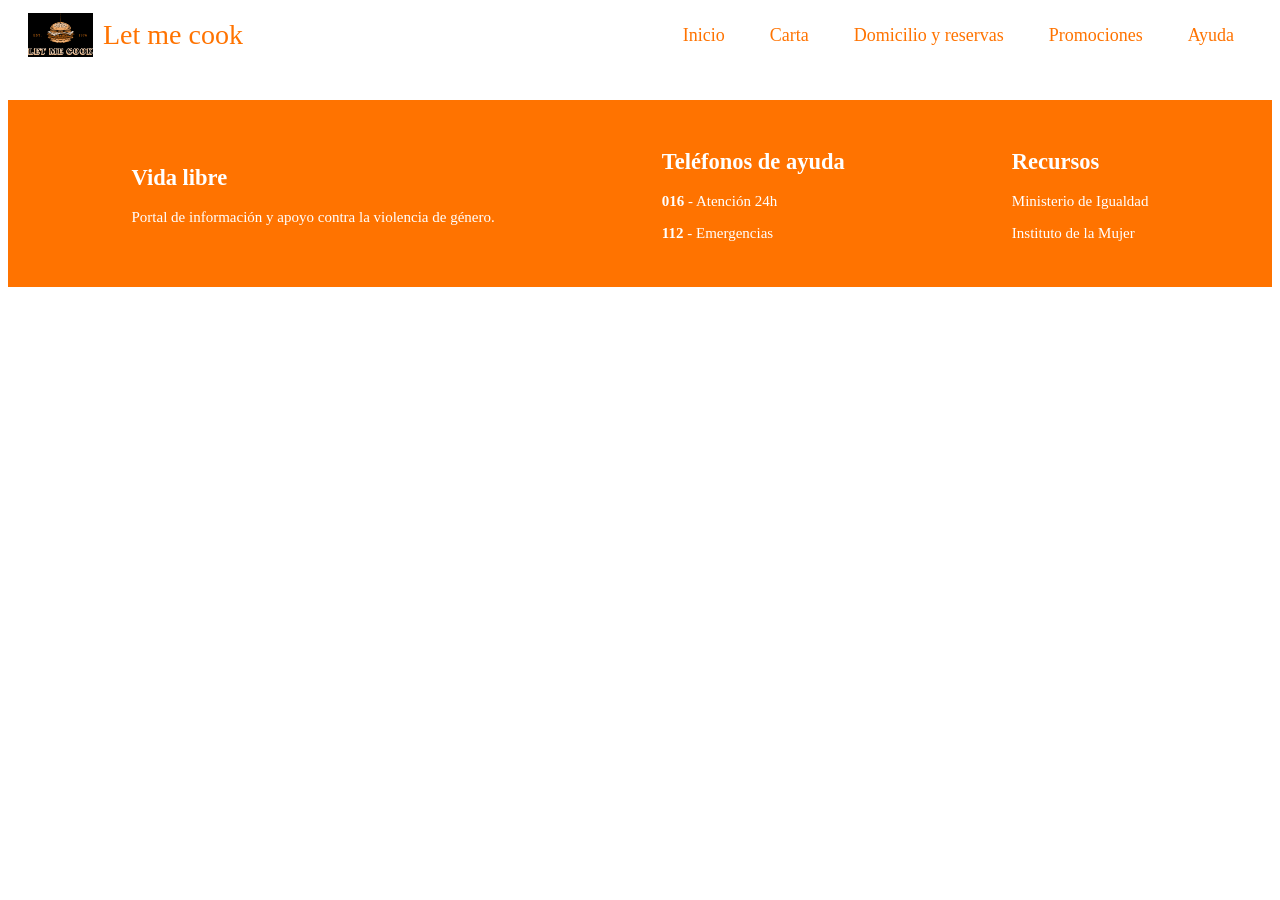
==== index.html @ da7af5d4 "Primer commit" ====
<!DOCTYPE html>
<html lang="en">
<head>
    <meta charset="UTF-8">
    <meta name="viewport" content="width=device-width, initial-scale=1.0">
    <title>Let me cook</title>
    <link rel="stylesheet" href="style.css">
    <link rel="icon" href="./images/letmecook.ico" type="image/x-icon">
</head>
<body>
    <header id="cabecera">
        <div id="letmecook">
            <img src="./images/letmecook.ico" alt="logo" width="65">
            <a href="index.html"><span class="naranja">Let me cook</span></a>
        </div>
        <div class="hamburguesa" onclick="toggleMenu()">☰</div>
        <nav id="menu">
            <div><a href="index.html" class="naranja">Inicio</a></div>
            <div><a href="carta.html" class="naranja">Carta</a></div>
            <div><a href="pedir.html" class="naranja">Domicilio y reservas</a></div>
            <div><a href="promociones.html" class="naranja">Promociones</a></div>
            <div><a href="ayuda.html" class="naranja">Ayuda</a></div>
        </nav>
    </header>

    <footer id="piepagina">
        <div>
            <h2>Vida libre</h2>
            <p>Portal de información y apoyo contra la violencia de género.</p>
        </div>
        <div>
            <h2>Teléfonos de ayuda</h2>
            <p><strong>016</strong> - Atención 24h</p>
            <p><strong>112</strong> - Emergencias</p>
        </div>
        <div>
            <h2>Recursos</h2>
            <p>Ministerio de Igualdad</p>
            <p>Instituto de la Mujer</p>
        </div>
    </footer>
    <script>
        function toggleMenu() {
            const menu = document.querySelector('#menu');
            menu.style.display = menu.style.display === "flex" ? "none" : "flex";
        }
    </script>
</body>
</html>
---- style.css ----
#cabecera{
    width: 95%;
    height: 70px;
    display: flex;
    align-items: center;
    justify-content: space-around;
    padding: 0 20px;
    z-index: 1000;
    top: 0;
    background: white;
    position: fixed;
}
#letmecook{
    display: flex;
    align-items: center;
    justify-content: left;
    font-size: 22px;
    margin-right: auto;
}
#letmecook a{
    text-decoration: none;
    text-align: center;
}

#letmecook a span{
    font-size: 28px;
}

#menu{
    display: flex;
    align-items: center;
    gap: 25px;
}

#menu a{
    text-decoration: none;
    font-size: 18px;
}

.naranja{
    background-color: transparent;
    color: #ff7300;
    border-radius: 10px;
    padding: 3px 10px;
    font-size: 18px;
    text-align: center;
}
.naranja:hover{
    background-color: #ffe1c8;
    cursor: pointer;
}
.naranja:active{
    background-color: #fcb478;
    cursor: pointer;
}
.hamburguesa{
    display: none;
    font-size: 30px;
    cursor: pointer;
}

@media (max-width: 600px) {
    #menu {
        display: none;
        position: absolute;
        top: 70px;
        right: 0;
        background: white;
        width: 200px;
        flex-direction: column;
        padding: 20px;
        box-shadow: 0 20px 35px rgba(132, 0, 255, 0.1), 0 5px 15px rgba(174, 0, 255, 0.1);
    }
    .hamburguesa{
        display: block;
        color: #ff7300;
        margin-left: auto;
    }
    #menu a{
        padding: 10px 0;
    }
}

#piepagina{
    display: flex;
    flex-wrap: wrap;
    align-items: center;
    justify-content: space-around;
    background-color: #ff7300;
    color: white;
    font-size: 15px;
    margin-top: 100px;
    padding: 30px 40px;
    bottom: 0;
}
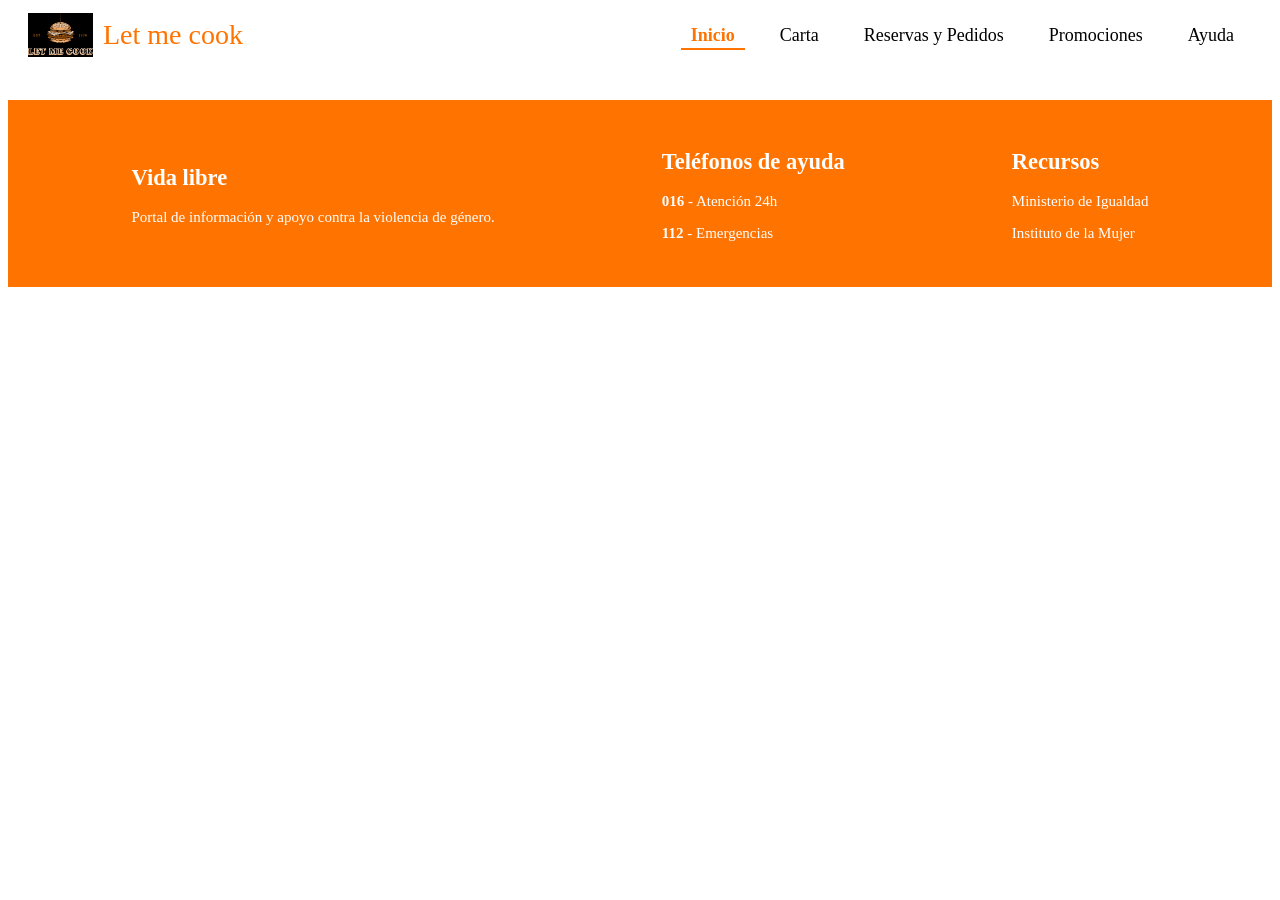
==== commit 2a63cfa5: "HTML y CSS de las paginas reservas y pedidos y ayuda." ====
--- a/index.html
+++ b/index.html
@@ -15,9 +15,9 @@
         </div>
         <div class="hamburguesa" onclick="toggleMenu()">☰</div>
         <nav id="menu">
-            <div><a href="index.html" class="naranja">Inicio</a></div>
+            <div><a href="index.html" class="naranja actual">Inicio</a></div>
             <div><a href="carta.html" class="naranja">Carta</a></div>
-            <div><a href="pedir.html" class="naranja">Domicilio y reservas</a></div>
+            <div><a href="pedir.html" class="naranja">Reservas y Pedidos</a></div>
             <div><a href="promociones.html" class="naranja">Promociones</a></div>
             <div><a href="ayuda.html" class="naranja">Ayuda</a></div>
         </nav>
--- a/style.css
+++ b/style.css
@@ -1,3 +1,5 @@
+/* cabecera */
+
 #cabecera{
     width: 95%;
     height: 70px;
@@ -24,6 +26,7 @@
 
 #letmecook a span{
     font-size: 28px;
+    color: #ff7300;
 }
 
 #menu{
@@ -39,14 +42,14 @@
 
 .naranja{
     background-color: transparent;
-    color: #ff7300;
-    border-radius: 10px;
+    color: #000000;
     padding: 3px 10px;
     font-size: 18px;
     text-align: center;
 }
 .naranja:hover{
     background-color: #ffe1c8;
+    color: #ff7300;
     cursor: pointer;
 }
 .naranja:active{
@@ -81,6 +84,122 @@
     }
 }
 
+/* sección debajo de la cabecera */
+#debajocabecera{
+    background-color: #ff7300;
+    color: white;
+    margin-top: 70px;
+    height: 150px;
+    align-content: center;
+    justify-items: center;
+}
+#debajocabecera div{
+    display: flex;
+    flex-direction: column;
+    align-items: center;
+    justify-content: center;
+    height: 100%;
+}
+#debajocabecera div h3{
+    font-weight: normal;
+}
+
+/*PAGINA DE RESERVAS Y PEDIDOS*/
+/* sección de reservas y pedidos */
+#pedidosreserva{
+    display: flex;
+    flex-wrap: wrap;
+    justify-content: center;
+    height: 40px;
+    border-bottom: #e8e8e8 1px solid;
+}
+#pedidosreserva div{
+    display: flex;
+    gap: 20px;
+    flex-wrap: wrap;
+    align-items: left;
+    height: 100%;
+}
+#pedidosreserva div a{
+    text-decoration: none;
+    color: #ff7300;
+    font-size: 18px;
+    padding: 5px 10px;
+}
+
+.actual{
+    border-bottom: #ff7300 2px solid;
+    color: #ff7300;
+    font-weight: bold;
+}
+
+/*FORMULARIO DE RESERVA Y PEDIDOS*/
+#formulario{
+    display: flex;
+    flex-wrap: wrap;
+    justify-content: center;
+    padding: 50px 20px;
+}
+
+#formulario div{
+    border: #e8e8e8 1px solid;
+    border-radius: 10px;
+    padding: 30px 40px;
+    max-width: 700px;
+    width: 100%;
+}
+#formulario div input, select, textarea{
+    width: 100%;
+    padding: 10px;
+    margin: 10px 0;
+    border: #e8e8e8 1px solid;
+    border-radius: 5px;
+}
+
+#formulario div input[type="submit"],[type="button"]{
+    background-color: #fea963;
+    color: white;
+    border: none;
+    cursor: pointer;
+    font-size: 18px;
+}
+#formulario div input[type="submit"]:hover,[type="button"]:hover{
+    background-color: #ff7300;
+}
+#formulario div input[type="submit"]:active,[type="button"]:active{
+    box-shadow: #000000 0px 0px 3px;
+}
+
+#formulario div span{
+    color: #ff7300;
+}
+
+/* PAGINA DE AYUDA */
+/*seccion de info*/
+
+#info{
+    display: flex;
+    flex-wrap: wrap;
+    justify-content: center;
+    padding: 20px 10px;
+}
+#info div{
+    box-shadow: #cfcece 0px 0px 5px;
+    border-radius: 10px;
+    padding: 30px 40px;
+    max-width: 200px;
+    width: 100%;
+    margin: 10px;
+    justify-items: center;
+}
+
+#info div h3{
+    font-weight: bold;
+    margin-bottom: 20px;
+}
+
+
+/* pie de página */
 #piepagina{
     display: flex;
     flex-wrap: wrap;
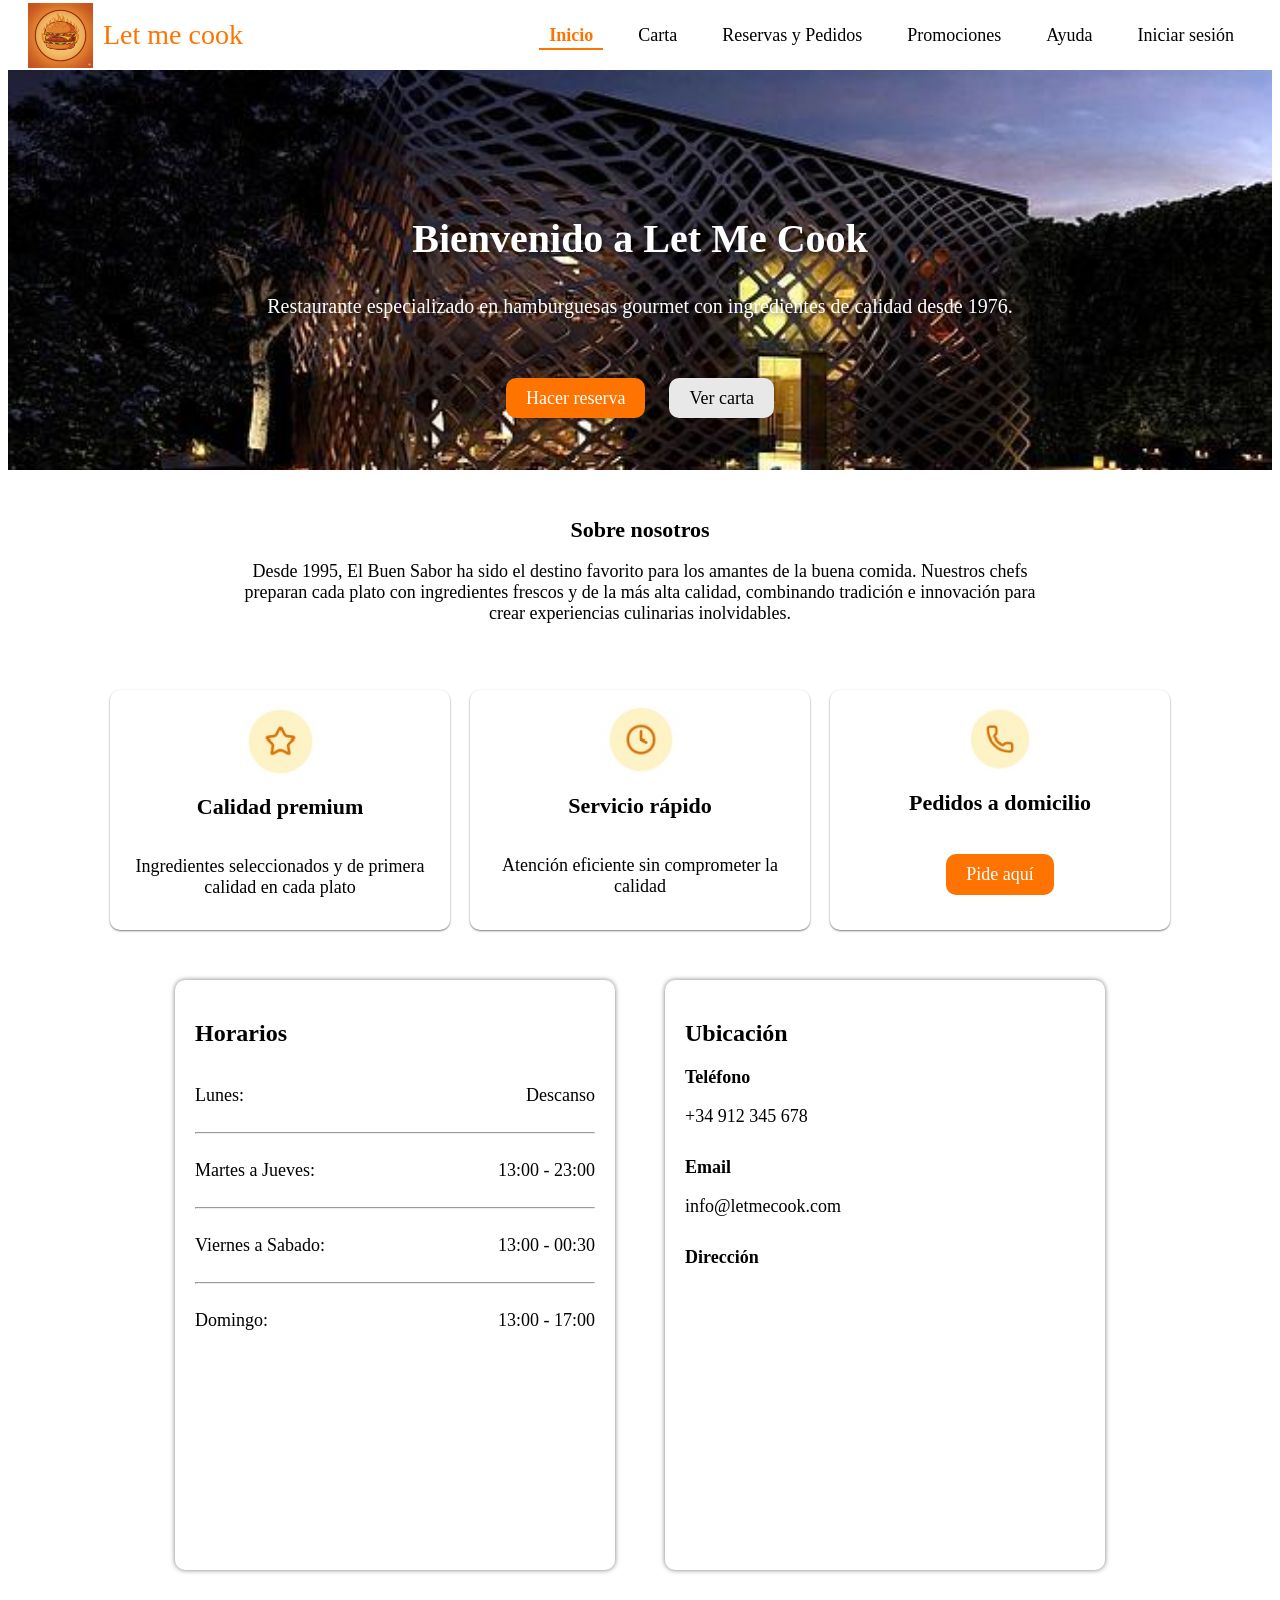
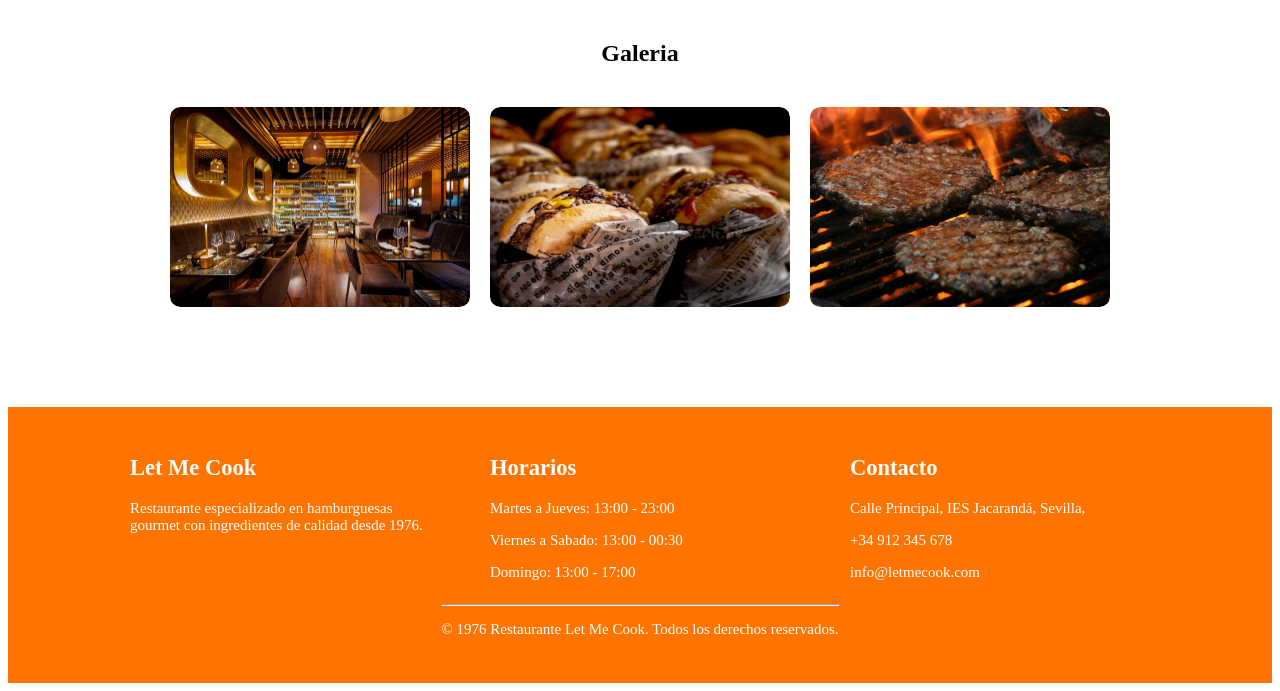
==== commit 4848ef17: "Creacion del archivo javascript, inicio de sesion, pagina de promociones e incio." ====
--- a/index.html
+++ b/index.html
@@ -5,12 +5,12 @@
     <meta name="viewport" content="width=device-width, initial-scale=1.0">
     <title>Let me cook</title>
     <link rel="stylesheet" href="style.css">
-    <link rel="icon" href="./images/letmecook.ico" type="image/x-icon">
+    <link rel="icon" href="./images/logo.png" type="image/x-icon">
 </head>
 <body>
     <header id="cabecera">
         <div id="letmecook">
-            <img src="./images/letmecook.ico" alt="logo" width="65">
+            <img src="./images/logo.png" alt="logo" width="65">
             <a href="index.html"><span class="naranja">Let me cook</span></a>
         </div>
         <div class="hamburguesa" onclick="toggleMenu()">☰</div>
@@ -20,30 +20,140 @@
             <div><a href="pedir.html" class="naranja">Reservas y Pedidos</a></div>
             <div><a href="promociones.html" class="naranja">Promociones</a></div>
             <div><a href="ayuda.html" class="naranja">Ayuda</a></div>
+            <div><a href="login.html" class="naranja">Iniciar sesión</a></div>
         </nav>
     </header>
+    <main>
+
+  <!-- Imagen del restaurante -->
+  <section id="foto_fondo">
+        <div>
+            <h1>Bienvenido a Let Me Cook</h1>
+            <p>Restaurante especializado en hamburguesas gourmet con ingredientes de calidad desde 1976.</p>
+        </div>
+        
+        <div>
+            <a href="reservar.html" class="bienvenida_naranja">Hacer reserva</a>
+            <a href="carta.html" class="bienvenida">Ver carta</a>
+        </div>
+    </section>
+
+    <!-- Sobre nosotros -->
+    <section id="sobre_nosotros">
+        <div>
+            <p><span>Sobre nosotros</span></p>
+            <p>Desde 1995, El Buen Sabor ha sido el destino favorito para los amantes de la buena comida. 
+            Nuestros chefs preparan cada plato con ingredientes frescos y de la más alta calidad, 
+            combinando tradición e innovación para crear experiencias culinarias inolvidables.</p>
+        </div>
+    </section>
+        
+    <section id="calidad_servicio">
+        <div>
+            <img src="images/estrella.jpg" alt="estrella">
+            <p><span>Calidad premium</span></p>
+            <p>Ingredientes seleccionados y de primera calidad en cada plato</p>
+        </div>
+        <div>
+            <img src="images/reloj.jpg" alt="reloj">
+            <p><span>Servicio rápido</span></p>
+            <p>Atención eficiente sin comprometer la calidad</p>
+        </div>
+        <div>
+            <img src="images/telefono.jpg" alt="domicilio">
+            <p><span>Pedidos a domicilio</span></p>
+            <a href="pedir.html">Pide aquí</a>
+        </div>
+    </section>
+
+    <!-- Información básica -->
+    <section id="ubicacion">
+        <div id="horarios">
+            <h2>Horarios</h2>
+            <div class="horarios">
+                <p>Lunes:</p>
+                <span>Descanso</span>
+            </div>
+            <hr>
+            <div class="horarios">
+                <p>Martes a Jueves:</p>
+                <span>13:00 - 23:00</span>
+            </div>
+            <hr>
+            <div class="horarios">
+                <p>Viernes a Sabado:</p>
+                <span>13:00 - 00:30</span>
+            </div>
+            <hr>
+            <div class="horarios">
+                <p>Domingo:</p>
+                <span>13:00 - 17:00</span>
+            </div>
+        </div>
+
+        <div id="mapa">
+    <!-- Ubicación -->
+        <h2>Ubicación</h2>
+            <span>Teléfono</span>
+            <p>+34 912 345 678</p>
+
+            <span>Email</span>
+            <p>info@letmecook.com</p>
+
+            <span>Dirección</span>
+            <iframe src="https://www.google.com/maps/embed?pb=!1m18!1m12!1m3!1d3785.
+            421010003046!2d-5.87502492367752!3d37.544643225382416!2m3!1f0!2f0!3f0!3m2
+            !1i1024!2i768!4f13.1!3m3!1m2!1s0xd125ce603bed70f%3A0xcd0e9d8b39d715f0!2s
+            Instituto%20de%20Educaci%C3%B3n%20Secundaria%20Jacarand%C3%A1!5e1!3m2!1ses
+            !2ses!4v1770924403149!5m2!1ses!2ses" style="border:0;" 
+            allowfullscreen="" loading="lazy" referrerpolicy="no-referrer-when-downgrade"></iframe>
+        </div>
+    </section>
+    <section id="galeria">
+        <div>
+            <h1>Galeria</h1>
+        </div>
+        <div class="galeria">
+            <div>
+                <img src="images/interior.jpg" alt="">
+            </div>
+            <div>
+                <img src="images/hamburguesas.jpg" alt="">
+            </div>
+            <div>
+                <img src="images/parrilla.jpg" alt="">
+            </div>
+        </div>
+        
+    </section>
+
+    </main>
+
 
     <footer id="piepagina">
-        <div>
-            <h2>Vida libre</h2>
-            <p>Portal de información y apoyo contra la violencia de género.</p>
+        <div class="piepagina">
+            <div>
+                <h2>Let Me Cook</h2>
+                <p>Restaurante especializado en hamburguesas gourmet con ingredientes de calidad desde 1976.</p>
+            </div>
+            <div>
+                <h2>Horarios</h2>
+                <p>Martes a Jueves: 13:00 - 23:00</p>
+                <p>Viernes a Sabado: 13:00 - 00:30</p>
+                <p>Domingo: 13:00 - 17:00</p>
+            </div>
+            <div>
+                <h2>Contacto</h2>
+                <p>Calle Principal, IES Jacarandá, Sevilla,</p>
+                <p>+34 912 345 678</p>
+                <p>info@letmecook.com</p>
+            </div>
         </div>
         <div>
-            <h2>Teléfonos de ayuda</h2>
-            <p><strong>016</strong> - Atención 24h</p>
-            <p><strong>112</strong> - Emergencias</p>
-        </div>
-        <div>
-            <h2>Recursos</h2>
-            <p>Ministerio de Igualdad</p>
-            <p>Instituto de la Mujer</p>
+            <hr>
+            <p>© 1976 Restaurante Let Me Cook. Todos los derechos reservados.</p>
         </div>
     </footer>
-    <script>
-        function toggleMenu() {
-            const menu = document.querySelector('#menu');
-            menu.style.display = menu.style.display === "flex" ? "none" : "flex";
-        }
-    </script>
+    <script src="scripts.js"></script>
 </body>
 </html>
--- a/style.css
+++ b/style.css
@@ -62,7 +62,7 @@
     cursor: pointer;
 }
 
-@media (max-width: 600px) {
+@media (max-width: 750px) {
     #menu {
         display: none;
         position: absolute;
@@ -78,9 +78,14 @@
         display: block;
         color: #ff7300;
         margin-left: auto;
+        margin-right: 30px;
     }
     #menu a{
         padding: 10px 0;
+    }
+    #contenedor{
+        margin-top: 100px;
+        margin-inline: 20px;
     }
 }
 
@@ -104,6 +109,377 @@
     font-weight: normal;
 }
 
+/*PAGINA DE INICIO */
+/* sección de bienvenida */
+#foto_fondo{
+    display: flex;
+    flex-direction: column;
+    flex-wrap: wrap;
+    background-image: url(images/exterior.jpg);
+    background-size: cover; 
+    background-position: center;
+    color: white;
+    margin-top: 70px;
+    height: 400px;
+    align-items: center;
+    justify-content: center;
+}
+#foto_fondo div{
+    align-content: center;
+    justify-items: center;
+    margin-top: 50px;
+    text-align: center;
+}
+#foto_fondo div h1{
+    font-size: 40px;
+    font-weight: bold;
+    text-shadow: 2px 2px 4px rgba(0, 0, 0, 0.5);
+}
+
+#foto_fondo div p{
+    font-size: 20px;
+    text-shadow: 2px 2px 4px rgba(0, 0, 0, 0.5);
+
+}
+
+#foto_fondo div a{
+    padding: 10px 20px;
+    font-size: 18px;
+    text-decoration: none;
+    border-radius: 10px;
+    margin: 10px;
+}
+
+.bienvenida_naranja{
+    background-color: #ff7300;
+    color: white;
+}
+.bienvenida{
+    background-color: #e8e8e8;
+    color: black;
+}
+.bienvenida_naranja:hover{
+    background-color: #ffe1c8;
+    color: #ff7300;
+}
+.bienvenida_naranja:active{
+    background-color: #fcb478;
+    color: #ff7300;
+}
+
+.bienvenida:hover{
+    background-color: #bbbaba;
+}
+
+.bienvenida:active{
+    background-color: #e8e8e8;
+}
+
+#foto_fondo div div{
+    display: flex;
+    background-color: orange;
+    width: 100%;
+}
+
+/* sección de sobre nosotros */
+#sobre_nosotros{
+    display: flex;
+    flex-direction: column;
+    flex-wrap: wrap;
+    align-items: center;
+    justify-content: center;
+    text-align: center;
+    height: 200px;
+}
+#sobre_nosotros div{
+    max-width: 800px;
+}
+#sobre_nosotros div p{
+    font-size: 18px;
+}
+#sobre_nosotros div span{
+    font-size: 22px;
+    font-weight: bold;
+}
+/* sección de calidad de servicio */
+#calidad_servicio{
+    display: flex;
+    flex-direction: row;
+    justify-content: center;
+    gap: 20px;
+    padding: 20px;
+}
+#calidad_servicio div{
+    display: flex;
+    flex-direction: column;
+    align-items: center;
+    justify-content: center;
+    text-align: center;
+    width: 300px;
+    height: 200px;
+    padding: 20px;
+    border-radius: 10px;
+    box-shadow: #797979 0px 1px 2px;
+}
+
+#calidad_servicio div:hover{
+    box-shadow: #ff7300 0px 0px 15px;
+    transition: 1s;
+}
+
+#calidad_servicio div img{
+    width: 80px;
+}
+
+#calidad_servicio div p{
+    font-size: 18px;
+}
+
+#calidad_servicio div span{
+    font-size: 22px;
+    font-weight: bold;
+}
+
+#calidad_servicio div a{
+    text-decoration: none;
+    font-size: 18px;
+    padding: 10px 20px;
+    border-radius: 10px;
+    background-color: #ff7300;
+    color: white;
+    margin-top: 20px;
+    margin-bottom: 18px;
+}
+
+#calidad_servicio div a:hover{
+    background-color: #ffe1c8;
+    color: #000000;
+}
+#calidad_servicio div a:active{
+    background-color: #fcb478;
+}
+
+/* sección de mapa */
+#ubicacion{
+    display: flex;
+    flex-wrap: wrap;
+    align-items: center;
+    justify-content: center;
+    margin-top: 30px;
+    gap: 50px;
+}
+#ubicacion #horarios, #mapa{
+    width: 400px;
+    height: 550px;
+    padding: 20px 20px;
+    border-radius: 10px;
+    box-shadow: #797979 0px 0px 5px;
+}
+
+.horarios{
+    display: flex;
+    justify-content: space-between;
+    align-items: center;
+}
+
+.horarios span{
+    font-size: 18px;
+}
+
+#ubicacion #horarios:hover, #mapa:hover{
+    box-shadow: #ff7300 0px 0px 15px;
+    transition: 1s;
+}
+
+#ubicacion div p{
+    font-size: 18px;
+}
+#ubicacion div iframe{
+    width: 100%;
+    height: 250px;
+    border-radius: 10px;
+    margin-top: 20px;
+    margin-bottom: 20px;
+}
+
+#mapa p{
+    font-size: 18px;
+    margin-bottom: 30px;
+}
+
+#mapa span{
+    font-size: 18px;
+    font-weight: bold;
+}
+
+/* sección de galeria */
+#galeria{
+    display: flex;
+    flex-direction: column;
+    flex-wrap: wrap;
+    justify-content: center;
+    align-items: center;
+    gap: 20px;
+    margin-top: 50px;
+}
+
+.galeria{
+    display: flex;
+    flex-direction: row;
+    flex-wrap: wrap;
+    justify-content: center;
+    gap: 20px;
+}
+
+.galeria div{
+    width: 300px;
+    height: 200px;
+    overflow: hidden;
+    border-radius: 10px;
+}
+.galeria img{
+    width: 300px;
+    height: 200px;
+    border-radius: 10px;
+    box-shadow: #797979 0px 0px 5px;
+    transition: transform 0.5s;
+}
+
+#galeria img:hover{
+    transform: scale(1.25);
+}
+
+/* PAGINA DE CARTA */
+/* sección de botones */
+.botones{
+    display: flex;
+    flex-wrap: wrap;
+    justify-content: center;
+    gap: 20px;
+    padding-bottom: 10px;
+    border-bottom: #e8e8e8 1px solid;
+}
+.botones a{
+    background-color: whitesmoke;
+    text-decoration: none;
+    padding: 10px 15px;
+    color: rgb(114, 114, 114);
+    border-radius: 30px;
+}
+.botones a:hover{
+    background-color: #ffe1c8;
+    color: #ff7300;
+}
+.botones a:active{
+    background-color: #fcb478;
+    color: #ff7300;
+}
+
+/* sección de platos */
+.platos{
+    display: flex;
+    flex-wrap: wrap;
+    justify-content: center;
+    gap: 30px;
+    padding: 30px 20px;
+}
+.tarjetitas{
+    box-shadow: #000000 0px 0px 1px;
+    border-radius: 10px;
+    width: 400px;
+    height: 400px;
+    overflow: hidden;
+}
+.tarjetitas img{
+    width: 100%;
+    border-top-left-radius: 10px;
+    border-top-right-radius: 10px;
+    height: 250px;
+    transition: transform 1s;
+}
+.tarjetitas img:hover{
+    transform: scale(1.05);
+}
+.tarjetitas .contenido{
+    padding: 0px 25px;
+}
+
+.tarjetitas .contenido .cabecera{
+    display: flex;
+    flex-wrap: wrap;
+    justify-content: space-between;
+    align-items: center;
+}
+
+.tarjetitas:hover{
+    color: #ff7300;
+    box-shadow: #ff7300 0px 0px 15px;
+    transition: 1s;
+}
+
+.precio{
+    color: #ff7300;
+    font-weight: bold;
+    font-size: 20px;
+}
+
+.parte_menu{
+    font-size: 38px;
+    color: #ff7300;
+    font-weight: bold;
+    justify-self: center;
+}
+
+/* sección de descarga */
+#descarga{
+    display: flex;
+    flex-wrap: wrap;
+    justify-content: center;
+    gap: 20px;
+    padding: 20px;
+    background-color: #fff2e8;
+}
+
+.descarga{
+    text-align: center;
+    margin-bottom: 30px;
+}
+
+.descarga p{
+    font-size: 18px;
+    margin-bottom: 32px;
+}
+.descarga a{
+    text-decoration: none;
+    color: white;
+    font-size: 18px;
+    padding: 15px 20px;
+    border-radius: 10px;
+    background-color: #ff7300;
+}
+
+.descarga a:hover{
+    background-color: #ffa65d;
+    cursor: pointer;
+}
+
+.descarga a:active{
+    background-color: #fac294;
+}
+
+/* imagen de flecha */
+.fijo{
+    position: fixed;
+    bottom: 25px;
+    left: 25px;
+    cursor: pointer;
+}
+
+.fijo img{
+    width: 70px;
+    height: 70px;
+    border-radius: 50px;
+}
 /*PAGINA DE RESERVAS Y PEDIDOS*/
 /* sección de reservas y pedidos */
 #pedidosreserva{
@@ -174,6 +550,71 @@
     color: #ff7300;
 }
 
+/* PAGINA DE PEDIDO Y RESERVA REALIZADO */
+#confirmacion{
+    display: flex;
+    flex-wrap: wrap;
+    justify-content: center;
+    padding: 20px 10px;
+    margin-top: 100px;
+}
+#confirmacion div{
+    border-radius: 10px;
+    padding: 30px 40px;
+    max-width: 400px;
+    margin: 10px;
+    justify-items: center;
+    border: #ff7300 1px solid;
+    color: #ff7300;
+    box-shadow: #ff7300 0px 0px 15px;
+}
+
+#confirmacion div:hover{
+    box-shadow: #ff7300 0px 0px 30px;
+}
+
+/*PAGINA DE PROMOCIONES*/
+#promociones{
+    display: flex;
+    flex-wrap: wrap;
+    justify-content: center;
+    gap: 30px;
+    padding: 30px 20px;
+}
+.promociones{
+    box-shadow: #000000 0px 0px 1px;
+    border-radius: 10px;
+    width: 400px;
+    height: 400px;
+    overflow: hidden;
+}
+.promociones img{
+    width: 100%;
+    border-top-left-radius: 10px;
+    border-top-right-radius: 10px;
+    height: 250px;
+    transition: transform 1s;
+}
+.promociones img:hover{
+    transform: scale(1.05);
+}
+.promociones .contenido{
+    padding: 0px 25px;
+}
+
+.promociones .contenido .cabecera{
+    display: flex;
+    flex-wrap: wrap;
+    justify-content: space-between;
+    align-items: center;
+}
+
+.promociones:hover{
+    color: #ff7300;
+    box-shadow: #ff7300 0px 0px 15px;
+    transition: 1s;
+}
+
 /* PAGINA DE AYUDA */
 /*seccion de info*/
 
@@ -202,13 +643,259 @@
 /* pie de página */
 #piepagina{
     display: flex;
-    flex-wrap: wrap;
-    align-items: center;
-    justify-content: space-around;
+    flex-direction: column;
+    flex-wrap: wrap;
+    align-items: center;
     background-color: #ff7300;
     color: white;
     font-size: 15px;
     margin-top: 100px;
     padding: 30px 40px;
     bottom: 0;
-}+}
+.piepagina{
+    display: flex;
+    flex-wrap: wrap;
+    justify-content: center;
+    margin-inline: 20px;
+    gap: 60px;
+}
+.piepagina div{
+    width: 300px;
+}
+
+/* login */
+@import url('https://fonts.googleapis.com/css2?family=Montserrat:wght@300;400;500;600;700&display=swap');
+
+#inicio{
+    margin: 0;
+    padding: 0;
+    box-sizing: border-box;
+    font-family: 'Montserrat', sans-serif;
+    background-color: #f2f2f2;
+    display: flex;
+    align-items: center;
+    justify-content: center;
+    flex-direction: column;
+    height: 100vh;
+}
+
+#contenedor{
+    margin-top:550px;
+    width: 800px;
+    padding: 20px;
+}
+
+.contenedor{
+    background-color: #f2f2f2;
+    border-radius: 30px;
+    box-shadow: 0 5px 15px rgba(0, 0, 0, 0.1);
+    position: relative;
+    overflow: hidden;
+    width: 768px;
+    max-width: 100%;
+    min-height: 480px;
+    /* background-image: url(https://upload.wikimedia.org/wikipedia/commons/thumb/d/de/COA_Spain_1945_1977.svg/640px-COA_Spain_1945_1977.svg.png); */
+}
+
+.contenedor:hover{
+    box-shadow: #ff7300 0px 0px 35px;
+    transition: 1s;
+}
+
+.contenedor p{
+    font-size: 14px;
+    line-height: 20px;
+    letter-spacing: 0,3px;
+    margin: 20px 0;
+}
+
+.contenedor span{
+    font-size: 12px;
+}
+
+.contenedor a{
+    color: #ff7300;
+    font-size: 20px;
+    text-decoration: none;
+    margin: 15px 0 10px;
+}
+
+.contenedor button{
+    background-color: #ff7300;
+    color: #f2f2f2;
+    font-size: 12px;
+    padding: 10px 45px;
+    border: 1px solid transparent;
+    border-radius: 8px;
+    font-weight: 600;
+    letter-spacing: 0.5px;
+    text-transform: uppercase;
+    margin-top: 10px;
+    cursor: pointer;
+}
+
+.contenedor button.hidden{
+    background-color: transparent;
+    border-color: #f2f2f2;
+}
+.contenedor form{
+    background-color: #f2f2f2;
+    display: flex;
+    align-items: center;
+    justify-content: center;
+    flex-direction: column;
+    padding: 0 40px;
+    height: 100%;
+}
+
+.contenedor input{
+    background-color: #f2f2f2;
+    margin: 8px 0;
+    padding: 10px 15px;
+    font-size: 13px;
+    border-radius: 8px;
+    width: 100%;
+    outline: none;
+    border-color: #ff7300;
+}
+
+.forma-contenedor{
+    position: absolute;
+    top: 0;
+    height: 100%;
+    transition: all 0.6s ease-in-out;
+}
+
+.sign-in{
+    left: 0;
+    width: 50%;
+    z-index: 2;
+}
+
+.contenedor.active .sign-in{
+    transform: translateX(100%);
+}
+
+.sign-up{
+    left: 50%;
+    width: 50%;
+    opacity: 0;
+    z-index: 1;
+}
+
+.contenedor.active .sign-up{
+    transform: translateX(-100%);
+    opacity: 1;
+    z-index: 5;
+    animation: move 0.6s;
+}
+
+@keyframes move{
+    0%, 49.99%{
+        opacity: 0;
+        z-index: 1;
+    }
+    50%, 100%{
+        opacity: 1;
+        z-index: 5;
+    }
+}
+
+.social-icons{
+    margin: 20px 0;
+}
+
+.social-icons a{
+    border: 1px solid #f2f2f2;
+    border-radius: 20%;
+    display: inline-flex;
+    justify-content: center;
+    align-items: center;
+    margin: 0 3px;
+    height: 40px;
+    width: 40px;
+}
+
+.social-icons a:hover{
+    background-color: #fcd0ac;
+}
+
+.social-icons a:active{
+    background-color: #fce4d1;
+}
+
+.toggle-container{
+    position: absolute;
+    top: 0;
+    left: 50%;
+    width: 50%;
+    height: 100%;
+    overflow: hidden;
+    transition: transform 0.6s ease-in-out;
+    border-radius: 150px 0 0 100px;
+    z-index: 1000;
+}
+
+.contenedor.active .toggle-container{
+    transform: translateX(-100%);
+    border-radius: 0 150px 100px 0;
+}
+
+.toggle{
+    background-color: #f2f2f2;
+    height: 100%;
+    background: linear-gradient(to right, #ff7300, #000000, #ff7300);
+    color: #f2f2f2;
+    position: relative;
+    left: -100%;
+    width: 200%;
+    height: 100%;
+    transition: transform 0.6s ease-in-out;
+    transform: translateX(0);
+}
+
+.contenedor.active .toggle{
+    transform: translateX(50%);
+}
+
+.toggle-panel{
+    position: absolute;
+    width: 50%;
+    height: 100%;
+    display: flex;
+    align-items: center;
+    justify-content: center;
+    flex-direction: column;
+    padding: 0 30px;
+    text-align: center;
+    top: 0;
+    transform: translateX(0);
+    transition: transform 0.6s ease-in-out;
+}
+
+.toggle-left{
+    transform: translateX(-200%);
+}
+
+.contenedor.active .toggle-left{
+    transform: translateX(0);
+}
+
+.toggle-right{
+    right: 0;
+    transform: translateX(0);
+}
+
+.contenedor.active .toggle-right{
+    transform: translateX(200%);
+}
+
+button:hover{
+    background-color: #f7ae73;
+}
+
+button:active{
+    background-color: #ff7300;
+    box-shadow: #ff7300 0px 0px 15px;
+}
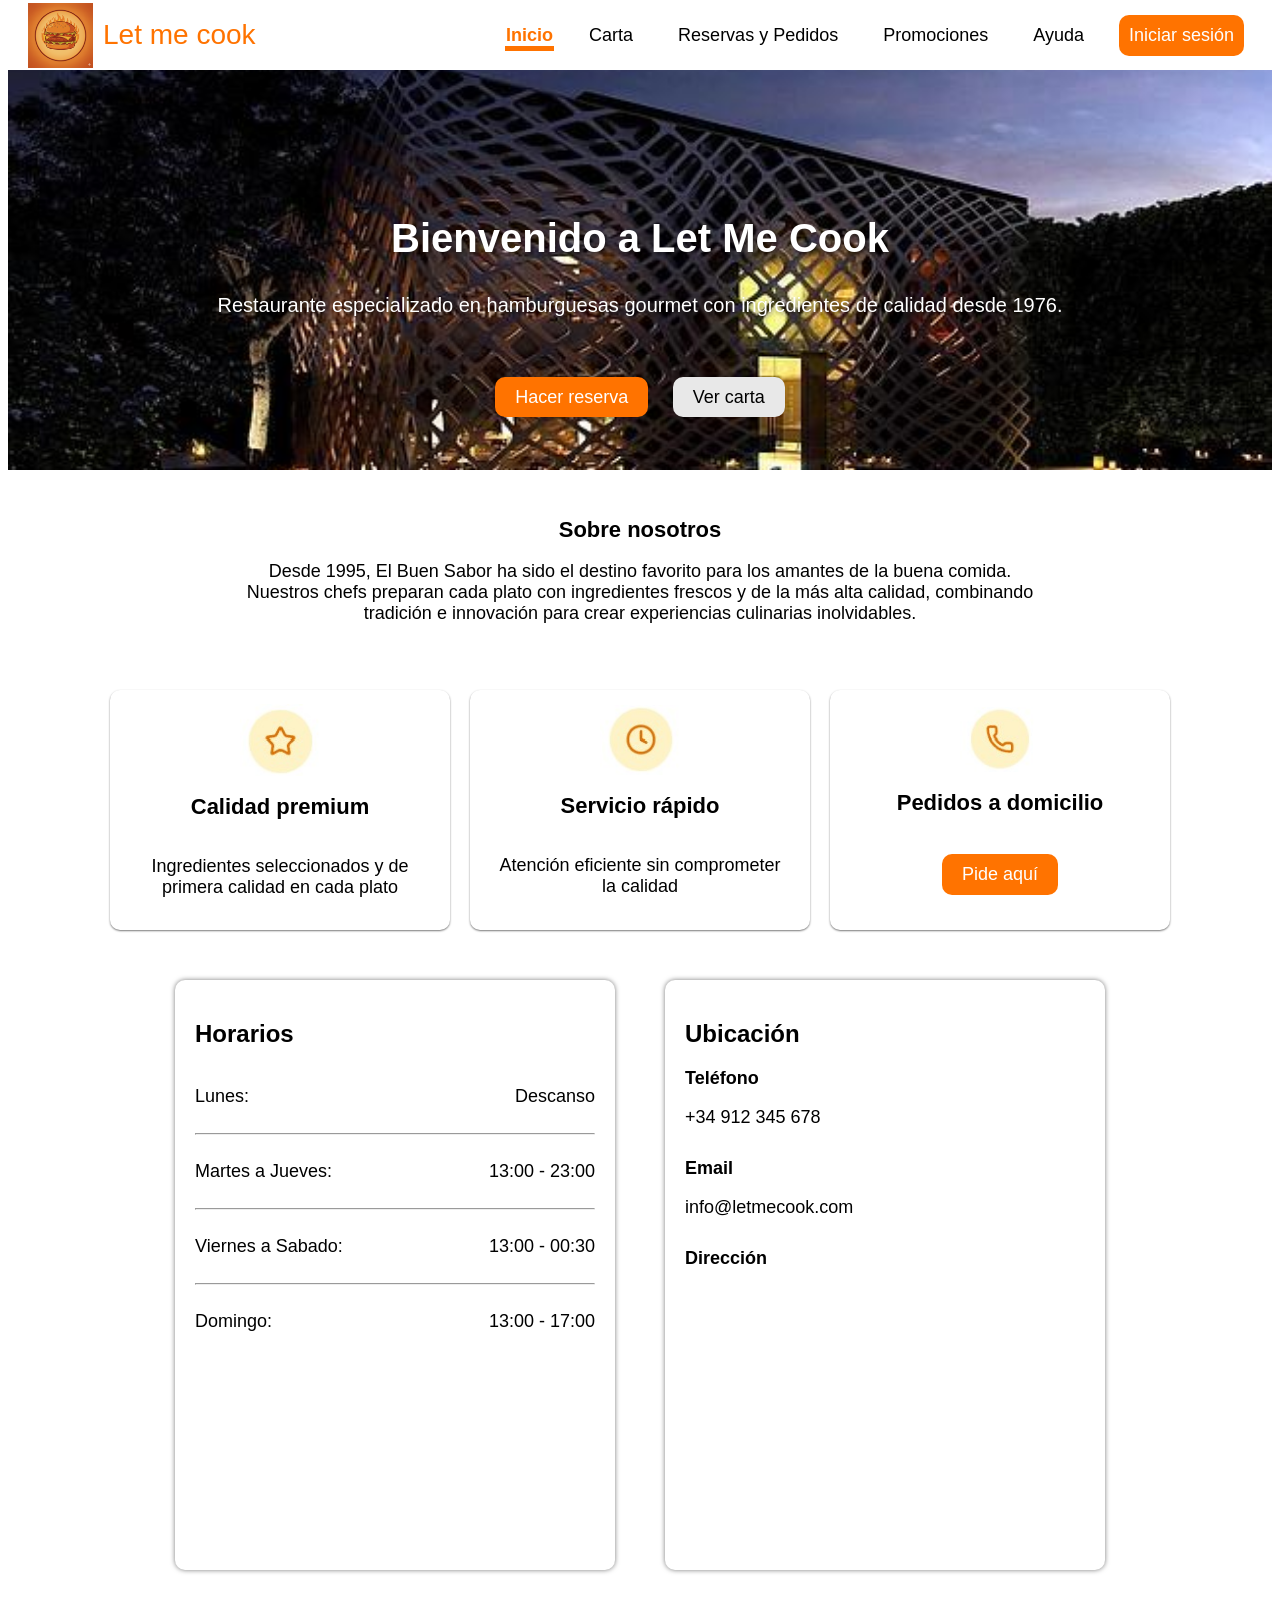
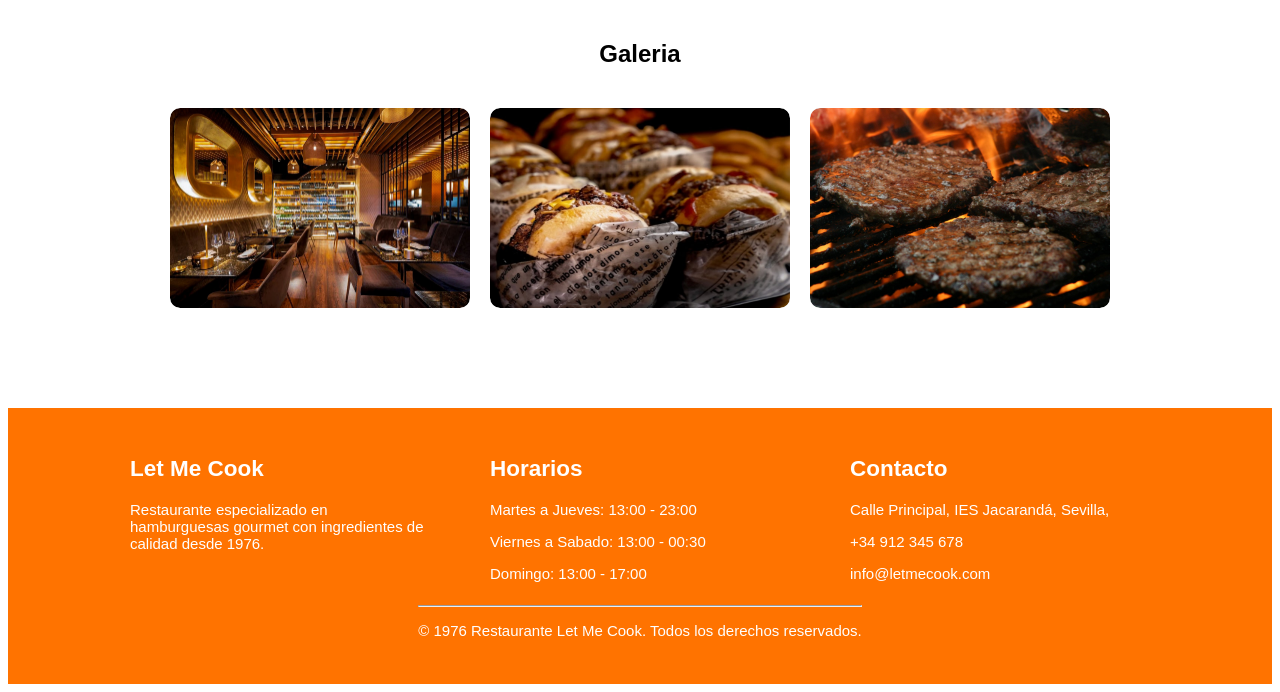
==== commit 02bb2f44: "Retoques finales" ====
--- a/index.html
+++ b/index.html
@@ -20,7 +20,7 @@
             <div><a href="pedir.html" class="naranja">Reservas y Pedidos</a></div>
             <div><a href="promociones.html" class="naranja">Promociones</a></div>
             <div><a href="ayuda.html" class="naranja">Ayuda</a></div>
-            <div><a href="login.html" class="naranja">Iniciar sesión</a></div>
+            <div class="inicio_sesion"><a href="login.html">Iniciar sesión</a></div>
         </nav>
     </header>
     <main>
--- a/style.css
+++ b/style.css
@@ -1,5 +1,7 @@
 /* cabecera */
-
+*{
+    font-family: 'Montserrat', sans-serif;
+}
 #cabecera{
     width: 95%;
     height: 70px;
@@ -43,7 +45,7 @@
 .naranja{
     background-color: transparent;
     color: #000000;
-    padding: 3px 10px;
+    padding: 18px 10px;
     font-size: 18px;
     text-align: center;
 }
@@ -56,6 +58,38 @@
     background-color: #fcb478;
     cursor: pointer;
 }
+
+.actual{
+    border-bottom: #ff7300 5px solid;
+    color: #ff7300;
+    font-weight: bold;
+    padding: 1px;
+}
+
+.inicio_sesion{
+    background-color: #ff7300;
+    color: white;
+    padding: 10px;
+    border-radius: 10px;
+    color: white;
+    text-align: center;
+}
+
+.inicio_sesion a{
+    text-decoration: none;
+    color: white;
+}
+
+.inicio_sesion:hover{
+    background-color: #ffa65d;
+    color: white;
+    cursor: pointer;
+}
+
+.inicio_sesion:active{
+    background-color: #fac294;
+}
+
 .hamburguesa{
     display: none;
     font-size: 30px;
@@ -87,6 +121,13 @@
         margin-top: 100px;
         margin-inline: 20px;
     }
+
+    .hamburguesa:hover{
+        color: #ffac75;
+    }
+    .hamburguesa:active{
+        color: #ffcea7;
+    }
 }
 
 /* sección debajo de la cabecera */
@@ -503,12 +544,6 @@
     padding: 5px 10px;
 }
 
-.actual{
-    border-bottom: #ff7300 2px solid;
-    color: #ff7300;
-    font-weight: bold;
-}
-
 /*FORMULARIO DE RESERVA Y PEDIDOS*/
 #formulario{
     display: flex;
@@ -671,7 +706,6 @@
     margin: 0;
     padding: 0;
     box-sizing: border-box;
-    font-family: 'Montserrat', sans-serif;
     background-color: #f2f2f2;
     display: flex;
     align-items: center;
@@ -834,7 +868,7 @@
     overflow: hidden;
     transition: transform 0.6s ease-in-out;
     border-radius: 150px 0 0 100px;
-    z-index: 1000;
+    z-index: 100;
 }
 
 .contenedor.active .toggle-container{
